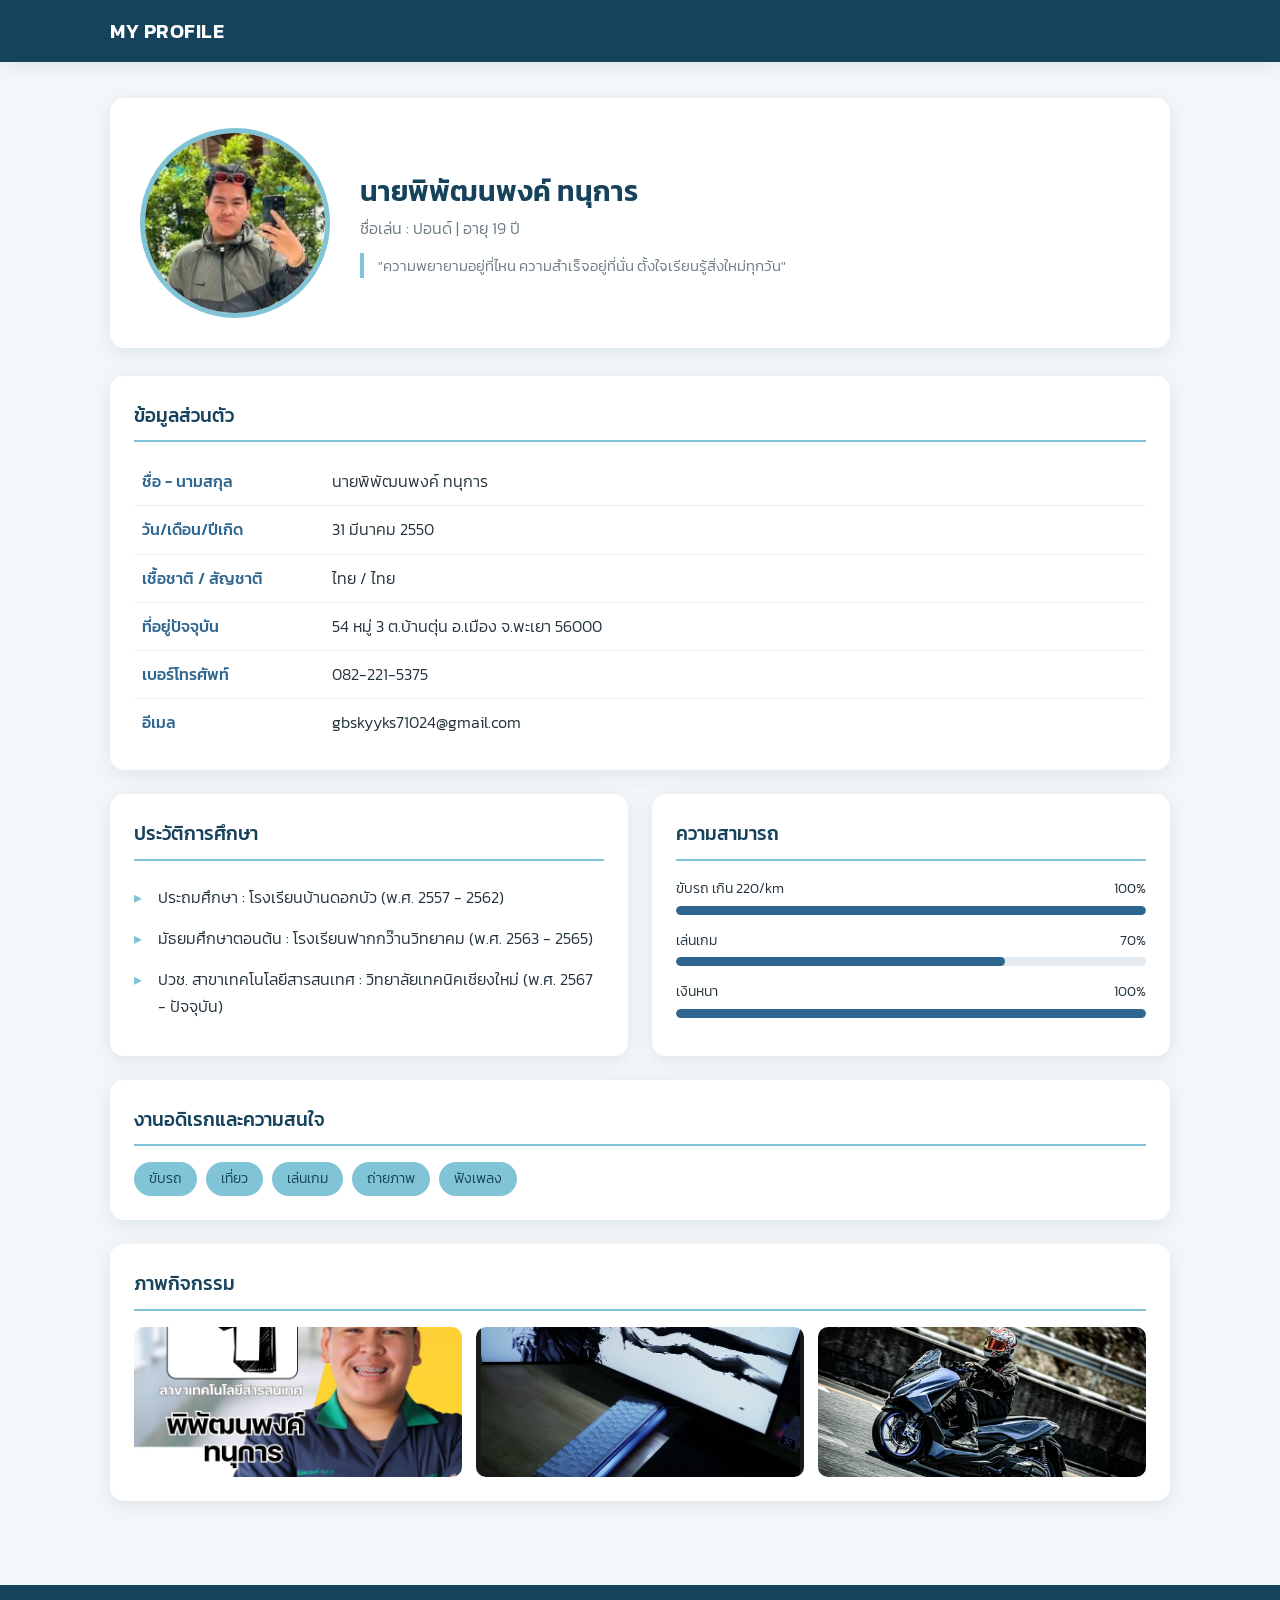
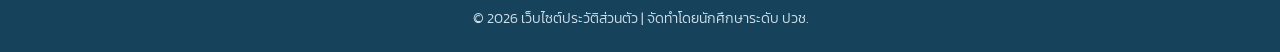
==== Piputpong.html @ a912bf8e "Add files via upload" ====
<!DOCTYPE html>
<html lang="th">
<head>
  <meta charset="UTF-8">
  <meta name="viewport" content="width=device-width, initial-scale=1.0">
  <title>ประวัติส่วนตัว | พิพัฒนพงค์ ทนุการ</title>
  <link rel="stylesheet" href="style.css">
</head>
<body>

  <nav class="navbar">
    <div class="nav-inner">
      <a href="index.html" class="logo">MY PROFILE</a>
    </div>
  </nav>

  <div class="container">

    <div class="profile-head">
      <img src="asset/img/Piputpong.webp" alt="รูปนายพิพัฒนพงค์ ทนุการ">
      <div class="head-text">
        <h2>นายพิพัฒนพงค์ ทนุการ</h2>
        <p class="nickname">ชื่อเล่น : ปอนด์ | อายุ 19    ปี</p>
        <p class="quote">"ความพยายามอยู่ที่ไหน ความสำเร็จอยู่ที่นั่น ตั้งใจเรียนรู้สิ่งใหม่ทุกวัน"</p>
      </div>
    </div>

    <div class="box">
      <h3>ข้อมูลส่วนตัว</h3>
      <table>
        <tr><th>ชื่อ - นามสกุล</th><td>นายพิพัฒนพงค์ ทนุการ</td></tr>
        <tr><th>วัน/เดือน/ปีเกิด</th><td>31 มีนาคม 2550</td></tr>
        <tr><th>เชื้อชาติ / สัญชาติ</th><td>ไทย / ไทย</td></tr>
        <tr><th>ที่อยู่ปัจจุบัน</th><td>54 หมู่ 3 ต.บ้านตุ่น อ.เมือง จ.พะเยา 56000</td></tr>
        <tr><th>เบอร์โทรศัพท์</th><td>082-221-5375</td></tr>
        <tr><th>อีเมล</th><td>gbskyyks71024@gmail.com</td></tr>
      </table>
    </div>

    <div class="two-col">
      <div class="box">
        <h3>ประวัติการศึกษา</h3>
        <ul class="plain">
          <li>ประถมศึกษา : โรงเรียนบ้านดอกบัว (พ.ศ. 2557 - 2562)</li>
          <li>มัธยมศึกษาตอนต้น : โรงเรียนฟากกว๊านวิทยาคม (พ.ศ. 2563 - 2565)</li>
          <li>ปวช. สาขาเทคโนโลยีสารสนเทศ : วิทยาลัยเทคนิคเชียงใหม่ (พ.ศ. 2567 - ปัจจุบัน)</li>
        </ul>
      </div>

      <div class="box">
        <h3>ความสามารถ</h3>
        <div class="skill">
          <div class="skill-label"><span>ขับรถ เกิน 220/km</span><span>100%</span></div>
          <div class="bar"><span style="width:100%"></span></div>
        </div>
        <div class="skill">
          <div class="skill-label"><span>เล่นเกม</span><span>70%</span></div>
          <div class="bar"><span style="width:70%"></span></div>
        </div>
        <div class="skill">
          <div class="skill-label"><span>เงินหนา</span><span>100%</span></div>
          <div class="bar"><span style="width:100%"></span></div>
        </div>
      </div>
    </div>  

    <div class="box">
      <h3>งานอดิเรกและความสนใจ</h3>
      <div class="tags">
        <span class="tag">ขับรถ</span>
        <span class="tag">เที่ยว</span>
        <span class="tag">เล่นเกม</span>
        <span class="tag">ถ่ายภาพ</span>
        <span class="tag">ฟังเพลง</span>
      </div>
    </div>

    <div class="box">
      <h3>ภาพกิจกรรม</h3>
      <div class="gallery">
        <img src="asset/img/piputpong_eiei.jpg" alt="ภาพกิจกรรมที่ 1">
        <img src="asset/img/piputpong_2.webp" alt="ภาพกิจกรรมที่ 2">
        <img src="asset/img/piputpong_3.png" alt="ภาพกิจกรรมที่ 3">
      </div>
    </div>

  </div>

  <footer>
    &copy; 2026 เว็บไซต์ประวัติส่วนตัว | จัดทำโดยนักศึกษาระดับ ปวช.
  </footer>

</body>
</html>
---- style.css ----
@import url('https://fonts.googleapis.com/css2?family=Kanit:wght@300;400;500;600&display=swap');

:root {
  --main: #2f6690;
  --main-dark: #16425b;
  --accent: #81c3d7;
  --bg: #f4f7f9;
  --card: #ffffff;
  --text: #22333b;
  --muted: #6b7c85;
  --radius: 14px;
  --shadow: 0 4px 18px rgba(22, 66, 91, 0.10);
}

* { margin: 0; padding: 0; box-sizing: border-box; }

body {
  font-family: 'Kanit', sans-serif;
  background: var(--bg);
  color: var(--text);
  line-height: 1.7;
  font-weight: 300;
}

/* ---------- Navbar ---------- */
.navbar {
  background: var(--main-dark);
  position: sticky;
  top: 0;
  z-index: 100;
  box-shadow: var(--shadow);
}

.nav-inner {
  max-width: 1100px;
  margin: 0 auto;
  padding: 0 20px;
  display: flex;
  align-items: center;
  justify-content: space-between;
  flex-wrap: wrap;
  min-height: 62px;
}

.logo {
  color: #fff;
  font-size: 20px;
  font-weight: 600;
  text-decoration: none;
  letter-spacing: .5px;
}

.nav-menu {
  display: flex;
  list-style: none;
  gap: 6px;
  flex-wrap: wrap;
}

.nav-menu a {
  color: #d8e6ee;
  text-decoration: none;
  padding: 8px 14px;
  border-radius: 8px;
  font-size: 15px;
  transition: .25s;
  display: block;
}

.nav-menu a:hover { background: var(--main); color: #fff; }
.nav-menu a.active { background: var(--accent); color: var(--main-dark); font-weight: 500; }

/* ---------- Layout ---------- */
.container {
  max-width: 1100px;
  margin: 0 auto;
  padding: 36px 20px 60px;
}

.section-title {
  font-size: 26px;
  font-weight: 600;
  color: var(--main-dark);
  margin-bottom: 6px;
  text-align: center;
}

.section-sub {
  text-align: center;
  color: var(--muted);
  margin-bottom: 34px;
  font-size: 15px;
}

/* ---------- Hero (หน้า Index) ---------- */
.hero {
  background: linear-gradient(135deg, var(--main-dark), var(--main));
  color: #fff;
  text-align: center;
  padding: 70px 20px;
}

.hero h1 { font-size: 38px; font-weight: 600; margin-bottom: 12px; }
.hero p { font-size: 17px; opacity: .9; max-width: 620px; margin: 0 auto; }

/* ---------- Card grid ---------- */
.grid {
  display: grid;
  grid-template-columns: repeat(auto-fit, minmax(270px, 1fr));
  gap: 26px;
}

.person-card {
  background: var(--card);
  border-radius: var(--radius);
  overflow: hidden;
  box-shadow: var(--shadow);
  text-align: center;
  transition: transform .28s, box-shadow .28s;
}

.person-card:hover {
  transform: translateY(-7px);
  box-shadow: 0 12px 28px rgba(22, 66, 91, .18);
}

.person-card img {
  width: 100%;
  height: 250px;
  object-fit: cover;
  background: #dce6ec;
}

.person-card .card-body { padding: 20px; }
.person-card h3 { font-size: 20px; font-weight: 500; color: var(--main-dark); }
.person-card .role { color: var(--muted); font-size: 14px; margin-bottom: 16px; }

.btn {
  display: inline-block;
  background: var(--main);
  color: #fff;
  text-decoration: none;
  padding: 9px 24px;
  border-radius: 30px;
  font-size: 15px;
  transition: .25s;
}

.btn:hover { background: var(--main-dark); }

/* ---------- Profile page ---------- */
.profile-head {
  background: var(--card);
  border-radius: var(--radius);
  box-shadow: var(--shadow);
  padding: 30px;
  display: flex;
  gap: 30px;
  align-items: center;
  flex-wrap: wrap;
  margin-bottom: 28px;
}

.profile-head img {
  width: 190px;
  height: 190px;
  border-radius: 50%;
  object-fit: cover;
  border: 5px solid var(--accent);
  background: #dce6ec;
  flex-shrink: 0;
}

.profile-head .head-text { flex: 1; min-width: 240px; }
.profile-head h2 { font-size: 28px; font-weight: 600; color: var(--main-dark); }
.profile-head .nickname { color: var(--muted); margin-bottom: 10px; }
.profile-head .quote {
  border-left: 4px solid var(--accent);
  padding-left: 14px;
  font-size: 15px;
  color: var(--muted);
}

.box {
  background: var(--card);
  border-radius: var(--radius);
  box-shadow: var(--shadow);
  padding: 24px;
  margin-bottom: 24px;
}

.box h3 {
  font-size: 19px;
  font-weight: 500;
  color: var(--main-dark);
  border-bottom: 2px solid var(--accent);
  padding-bottom: 8px;
  margin-bottom: 16px;
}

table { width: 100%; border-collapse: collapse; }
table th, table td { padding: 10px 8px; text-align: left; font-weight: 300; }
table th { width: 190px; color: var(--main); font-weight: 500; }
table tr { border-bottom: 1px solid #e8eef1; }
table tr:last-child { border-bottom: none; }

.two-col {
  display: grid;
  grid-template-columns: repeat(auto-fit, minmax(300px, 1fr));
  gap: 24px;
}

ul.plain { list-style: none; }
ul.plain li { padding: 7px 0 7px 24px; position: relative; }
ul.plain li::before {
  content: "▸";
  color: var(--accent);
  position: absolute;
  left: 0;
  font-size: 16px;
}

.tags { display: flex; flex-wrap: wrap; gap: 9px; }
.tag {
  background: var(--accent);
  color: var(--main-dark);
  padding: 5px 15px;
  border-radius: 20px;
  font-size: 14px;
}

.skill { margin-bottom: 14px; }
.skill-label { display: flex; justify-content: space-between; font-size: 14px; margin-bottom: 5px; }
.bar { background: #e3ebf0; height: 9px; border-radius: 6px; overflow: hidden; }
.bar span { display: block; height: 100%; background: var(--main); border-radius: 6px; }

.gallery { display: grid; grid-template-columns: repeat(auto-fit, minmax(180px, 1fr)); gap: 14px; }
.gallery img {
  width: 100%;
  height: 150px;
  object-fit: cover;
  border-radius: 10px;
  background: #dce6ec;
}

/* ---------- Footer ---------- */
footer {
  background: var(--main-dark);
  color: #cfe0e9;
  text-align: center;
  padding: 22px 20px;
  font-size: 14px;
}

@media (max-width: 600px) {
  .hero h1 { font-size: 28px; }
  .profile-head { flex-direction: column; text-align: center; }
  .profile-head .quote { border-left: none; border-top: 3px solid var(--accent); padding: 12px 0 0; }
  table th { width: auto; display: block; padding-bottom: 0; }
  table td { display: block; padding-top: 2px; }
}
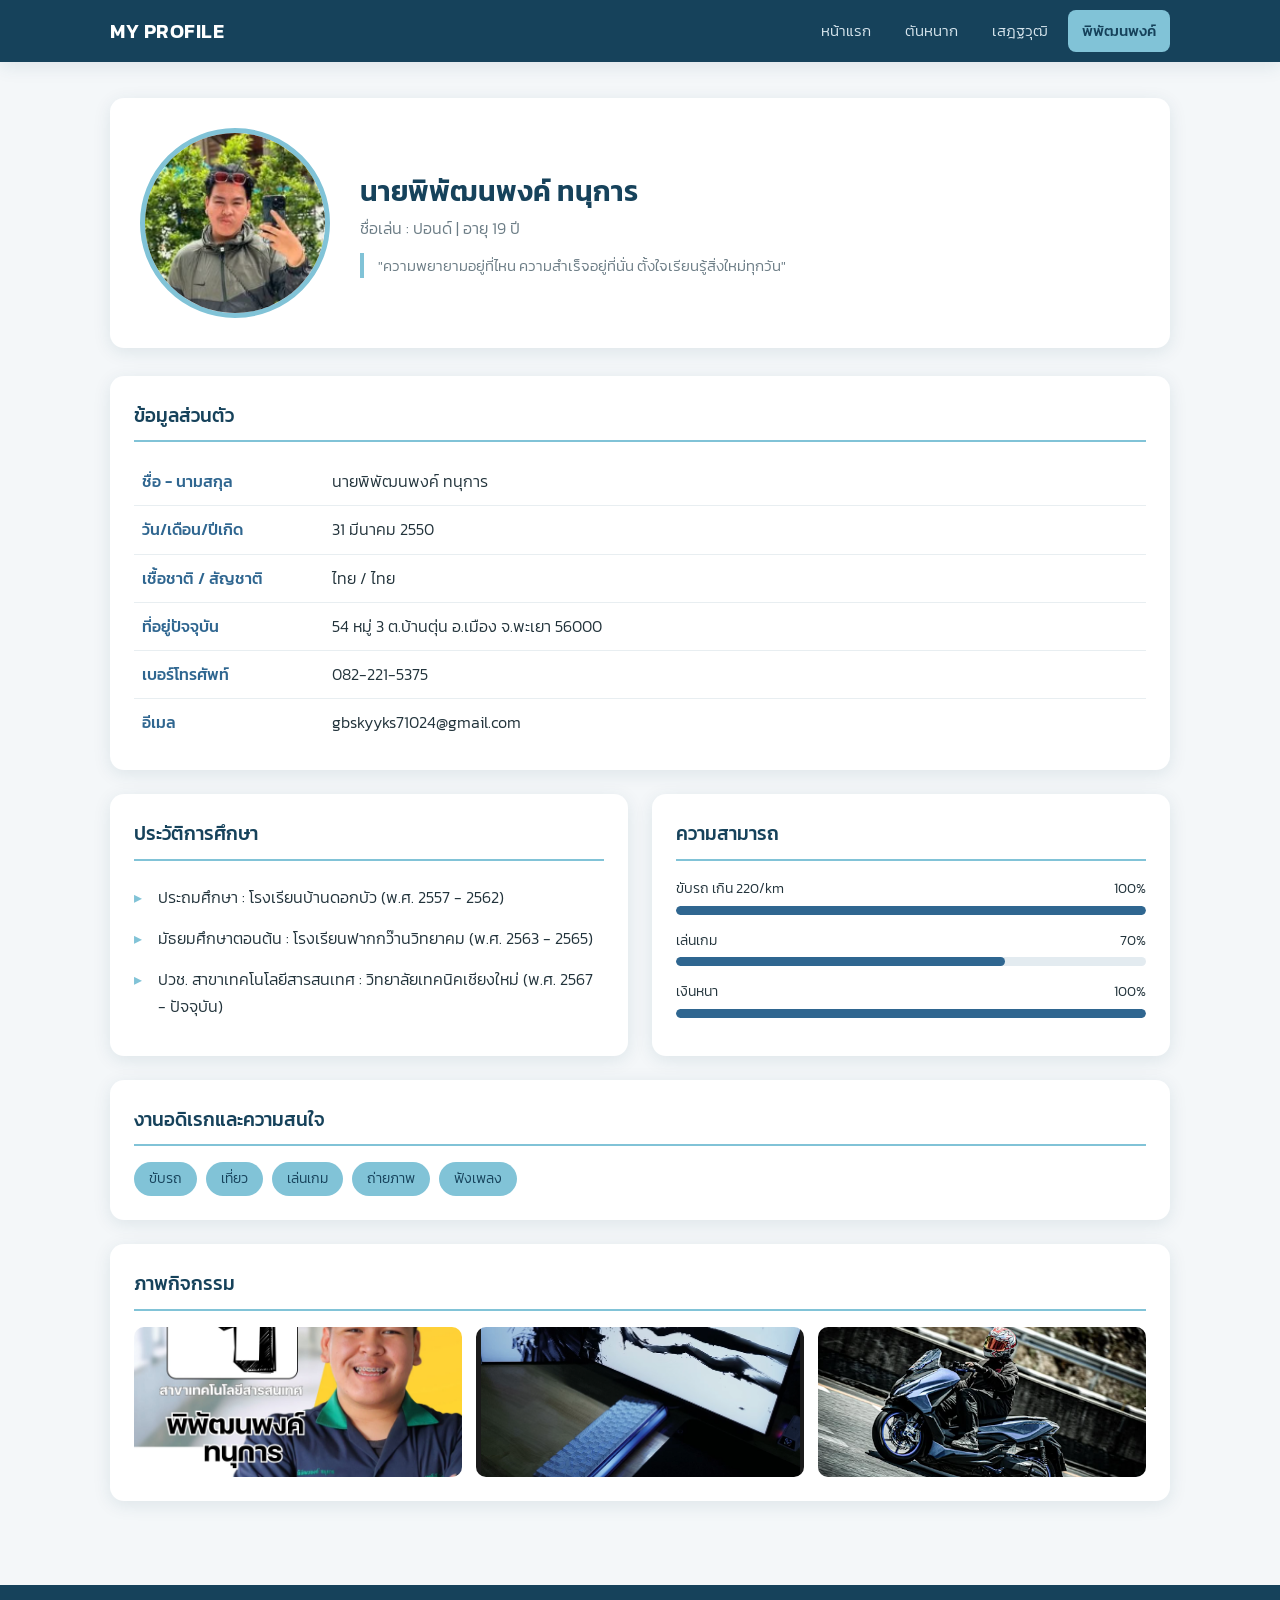
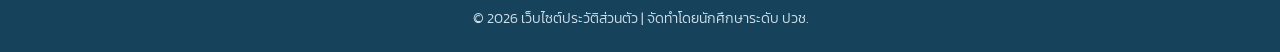
==== commit 57467b3f: "Update Piputpong.html" ====
--- a/Piputpong.html
+++ b/Piputpong.html
@@ -11,6 +11,12 @@
   <nav class="navbar">
     <div class="nav-inner">
       <a href="index.html" class="logo">MY PROFILE</a>
+      <ul class="nav-menu">
+        <li><a href="index.html">หน้าแรก</a></li>
+        <li><a href="Tannak.html">ตันหนาก</a></li>
+        <li><a href="Settawut.html">เสฎฐวุฒิ</a></li>
+        <li><a href="Piputpong.html" class="active">พิพัฒนพงค์</a></li>
+      </ul>
     </div>
   </nav>
 
@@ -91,4 +97,4 @@
   </footer>
 
 </body>
-</html>+</html>
